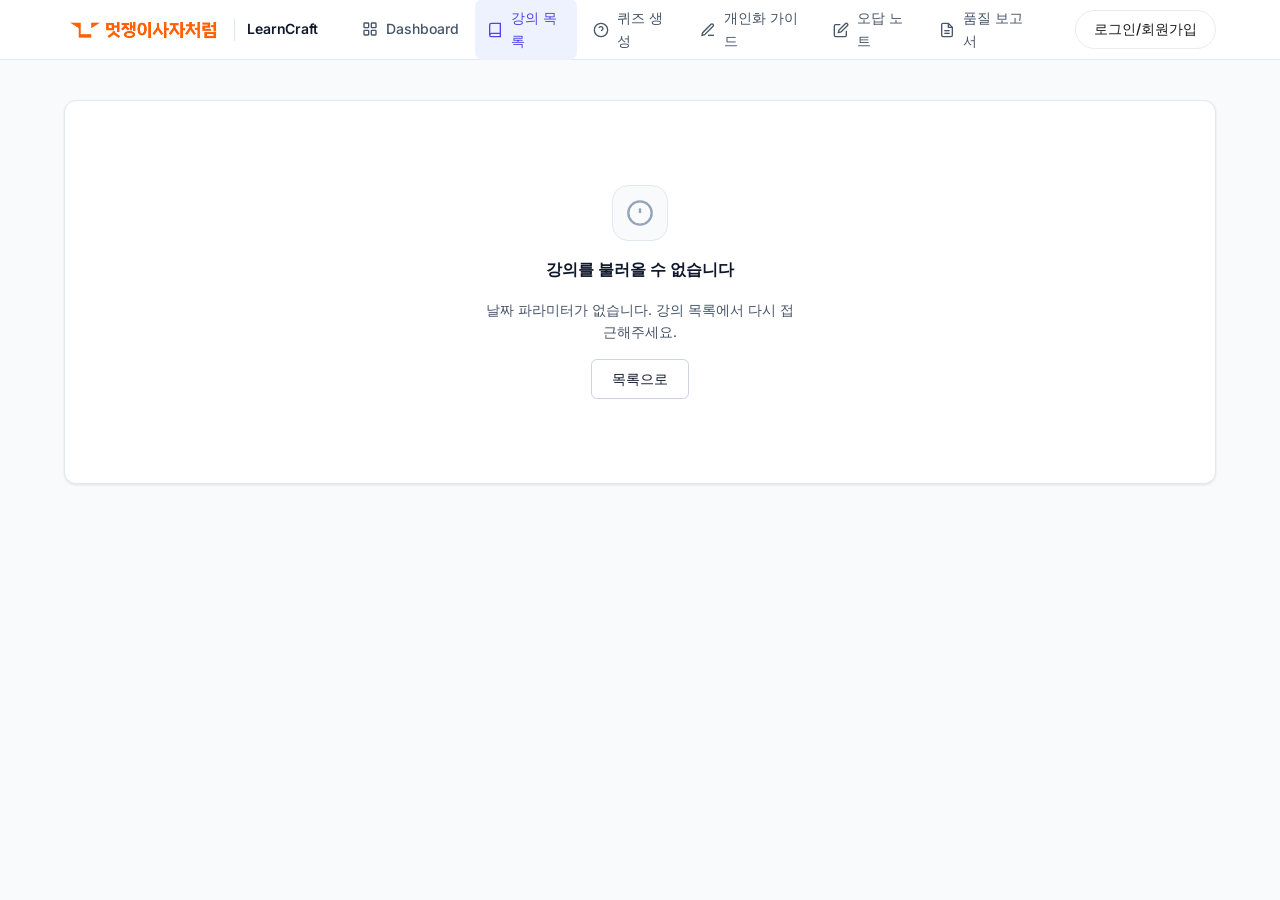
==== app/lecture-detail.html @ d1f4de43 "feat: 오답 노트 UI 및 API 엔드포인트 추가 - api.py: GET/POST/DELETE /api/wrong-note 엔드포인트 추가 - app/wrong-note.ht" ====
<!DOCTYPE html>
<html lang="ko">
<head>
  <meta charset="UTF-8" />
  <meta name="viewport" content="width=device-width, initial-scale=1.0" />
  <title>LearnCraft — 강의 상세</title>
  <link rel="stylesheet" href="styles/base.css" />
  <link rel="stylesheet" href="styles/layout.css" />
  <link rel="stylesheet" href="styles/components.css" />
  <style>
    .concept-grid {
      display: grid;
      grid-template-columns: repeat(auto-fill, minmax(220px, 1fr));
      gap: var(--space-4);
      margin-top: var(--space-4);
    }
    .concept-card {
      padding: var(--space-4);
      border: 1px solid var(--color-border);
      border-radius: var(--radius-md);
      background: var(--color-surface);
    }
    .concept-term {
      font-size: var(--text-sm); font-weight: 700;
      color: var(--color-primary);
      margin-bottom: var(--space-2);
    }
    .concept-desc { font-size: var(--text-sm); color: var(--color-text-secondary); line-height: 1.6; }

    .review-list { list-style: none; padding: 0; margin: var(--space-4) 0 0; }
    .review-list li {
      display: flex; align-items: flex-start; gap: var(--space-3);
      padding: var(--space-3) 0;
      border-bottom: 1px solid var(--color-border-light);
      font-size: var(--text-sm); line-height: 1.6; color: var(--color-text-secondary);
    }
    .review-list li:last-child { border-bottom: none; }
    .review-list li::before {
      content: ''; width: 6px; height: 6px; border-radius: 50%;
      background: var(--color-primary); flex-shrink: 0; margin-top: 7px;
    }

    .summary-block {
      font-size: var(--text-sm); line-height: 1.8;
      color: var(--color-text-secondary);
      white-space: pre-wrap;
    }

    .loading-spinner {
      width: 36px; height: 36px;
      border: 3px solid var(--color-border); border-top-color: var(--color-primary);
      border-radius: 50%; animation: spin 0.8s linear infinite; margin: 0 auto;
    }
    @keyframes spin { to { transform: rotate(360deg); } }
  </style>
</head>
<body>

<nav class="top-nav">
  <div class="top-nav-inner">
    <a href="index.html" class="nav-logo-wrap">
      <img src="../docs/img/RGB_LIKELION_KR.png" alt="Likelion" class="nav-logo" />
      <span class="nav-logo-label">LearnCraft</span>
    </a>
    <div class="nav-links">
      <a href="index.html" class="nav-link">
        <svg viewBox="0 0 24 24" fill="none" stroke="currentColor" stroke-width="2"><rect x="3" y="3" width="7" height="7" rx="1"/><rect x="14" y="3" width="7" height="7" rx="1"/><rect x="3" y="14" width="7" height="7" rx="1"/><rect x="14" y="14" width="7" height="7" rx="1"/></svg>
        <span>Dashboard</span>
      </a>
      <a href="lectures.html" class="nav-link active">
        <svg viewBox="0 0 24 24" fill="none" stroke="currentColor" stroke-width="2"><path d="M4 19.5A2.5 2.5 0 0 1 6.5 17H20"/><path d="M6.5 2H20v20H6.5A2.5 2.5 0 0 1 4 19.5v-15A2.5 2.5 0 0 1 6.5 2z"/></svg>
        <span>강의 목록</span>
      </a>
      <a href="quiz-setup.html" class="nav-link">
        <svg viewBox="0 0 24 24" fill="none" stroke="currentColor" stroke-width="2"><circle cx="12" cy="12" r="10"/><path d="M9.09 9a3 3 0 0 1 5.83 1c0 2-3 3-3 3"/><line x1="12" y1="17" x2="12.01" y2="17"/></svg>
        <span>퀴즈 생성</span>
      </a>
      <a href="personalized-guide.html" class="nav-link">
        <svg viewBox="0 0 24 24" fill="none" stroke="currentColor" stroke-width="2"><path d="M12 20h9"/><path d="M16.5 3.5a2.121 2.121 0 0 1 3 3L7 19l-4 1 1-4L16.5 3.5z"/></svg>
        <span>개인화 가이드</span>
      </a>
      <a href="wrong-note.html" class="nav-link">
        <svg viewBox="0 0 24 24" fill="none" stroke="currentColor" stroke-width="2"><path d="M11 4H4a2 2 0 0 0-2 2v14a2 2 0 0 0 2 2h14a2 2 0 0 0 2-2v-7"/><path d="M18.5 2.5a2.121 2.121 0 0 1 3 3L12 15l-4 1 1-4 9.5-9.5z"/></svg>
        <span>오답 노트</span>
      </a>
      <a href="quality-report.html" class="nav-link">
        <svg viewBox="0 0 24 24" fill="none" stroke="currentColor" stroke-width="2"><path d="M14 2H6a2 2 0 0 0-2 2v16a2 2 0 0 0 2 2h12a2 2 0 0 0 2-2V8z"/><polyline points="14 2 14 8 20 8"/><line x1="16" y1="13" x2="8" y2="13"/><line x1="16" y1="17" x2="8" y2="17"/></svg>
        <span>품질 보고서</span>
      </a>
    </div>
    <div class="nav-actions">
      <a href="login.html" class="nav-btn-auth">로그인/회원가입</a>
    </div>
  </div>
</nav>

<main>
  <div class="container">
    <div class="page-content">


      <!-- Loading -->
      <div id="loadingState">
        <div style="display:grid; grid-template-columns:1fr 320px; gap:32px;">
          <div>
            <div class="skeleton skeleton-line" style="width:60%; height:32px; margin-bottom:16px;"></div>
            <div class="skeleton skeleton-line" style="width:100%; height:14px;"></div>
            <div class="skeleton skeleton-line" style="width:90%; height:14px;"></div>
            <div class="skeleton skeleton-card" style="margin-top:24px;"></div>
          </div>
          <div class="skeleton skeleton-card"></div>
        </div>
      </div>

      <!-- Error -->
      <div class="card hidden" id="errorState">
        <div class="empty-state">
          <div class="empty-state-icon">
            <svg viewBox="0 0 24 24" fill="none" stroke="currentColor" stroke-width="2"><circle cx="12" cy="12" r="10"/><line x1="12" y1="8" x2="12" y2="12"/><line x1="12" y1="16" x2="12.01" y2="16"/></svg>
          </div>
          <h3>강의를 불러올 수 없습니다</h3>
          <p id="errorMsg"></p>
          <a href="lectures.html" class="btn btn-secondary">목록으로</a>
        </div>
      </div>

      <!-- Main content (hidden until loaded) -->
      <div class="hidden" id="mainContent">
        <div class="grid-2-col">

          <!-- Left -->
          <div>
            <div class="section">
              <div class="flex items-center gap-3 mb-3">
                <span class="text-xs text-muted" id="detailDate"></span>
              </div>
              <h1 id="detailTitle" style="font-size:var(--text-2xl);font-weight:700;letter-spacing:-0.02em;line-height:1.3;margin-bottom:var(--space-4);"></h1>
              <div class="flex flex-wrap gap-2" id="detailBadges"></div>
            </div>

            <div class="divider"></div>

            <div class="section">
              <div class="section-header">
                <div class="section-header-text"><h2>강의 정보</h2></div>
              </div>
              <div class="card" style="padding:var(--space-5);">
                <div style="display:grid;grid-template-columns:120px 1fr;gap:var(--space-3) var(--space-5);" id="detailMeta"></div>
              </div>
            </div>

            <div class="section">
              <div class="section-header">
                <div class="section-header-text">
                  <h2>학습 목표</h2>
                </div>
              </div>
              <div class="card">
                <p class="text-sm text-secondary" id="detailGoal" style="line-height:1.8;"></p>
              </div>
            </div>
          </div>

          <!-- Sidebar -->
          <div class="sidebar-sticky">
            <div class="card" style="border-color:rgba(79,70,229,0.25);border-width:1.5px;margin-bottom:var(--space-4);">
              <div style="margin-bottom:var(--space-4);">
                <div class="text-base font-semibold text-primary mb-1">이 강의로 퀴즈 생성</div>
                <div class="text-sm text-secondary">강의 내용 기반으로 AI가 문제를 자동 생성합니다.</div>
              </div>
              <div class="form-group" style="margin-bottom:var(--space-4);">
                <label class="form-label">난이도 선택</label>
                <select class="select" id="sidebarDifficulty">
                  <option value="easy">쉬움 — 10문항 (객관식 위주)</option>
                  <option value="medium" selected>중간 — 10문항 (혼합형)</option>
                  <option value="hard">어려움 — 10문항 (응용 위주)</option>
                </select>
              </div>
              <button class="btn btn-secondary btn-full" onclick="goToQuizSetup()">
                <svg viewBox="0 0 24 24" fill="none" stroke="currentColor" stroke-width="2"><line x1="12" y1="5" x2="12" y2="19"/><line x1="5" y1="12" x2="19" y2="12"/></svg>
                퀴즈 생성하기
              </button>
            </div>

            <div class="card" style="border-color:rgba(79,70,229,0.25);border-width:1.5px;margin-bottom:var(--space-4);">
              <div style="margin-bottom:var(--space-4);">
                <div class="text-base font-semibold text-primary mb-1">이 강의 학습 가이드</div>
                <div class="text-sm text-secondary">강의 핵심 개념과 복습 포인트를 AI가 요약합니다.</div>
              </div>
              <button class="btn btn-secondary btn-full" id="guideBtn" onclick="generateGuide()">
                <svg viewBox="0 0 24 24" fill="none" stroke="currentColor" stroke-width="2"><path d="M12 20h9"/><path d="M16.5 3.5a2.121 2.121 0 0 1 3 3L7 19l-4 1 1-4L16.5 3.5z"/></svg>
                학습 가이드 생성하기
              </button>
            </div>
          </div>

        </div>

        <!-- Guide loading -->
        <div class="card hidden" id="guideLoading" style="padding:var(--space-8);text-align:center;margin-top:var(--space-6);">
          <div class="loading-spinner" style="margin-bottom:var(--space-4);"></div>
          <div class="text-sm text-secondary">학습 가이드를 생성하고 있습니다...</div>
        </div>

        <!-- Guide error -->
        <div class="hidden" id="guideError" style="margin-top:var(--space-6);">
          <div class="card" style="padding:var(--space-4);border-color:#FECACA;background:var(--color-error-light);">
            <div class="text-sm" style="color:#B91C1C;" id="guideErrorMsg"></div>
          </div>
        </div>

        <!-- Guide result -->
        <div class="hidden" id="guideResult" style="margin-top:var(--space-6);">
          <div class="divider"></div>

          <div class="section">
            <div class="section-header">
              <div class="section-header-text">
                <h2>핵심 개념</h2>
                <p>이 강의의 핵심 개념들입니다.</p>
              </div>
            </div>
            <div class="concept-grid" id="guideConceptGrid"></div>
          </div>

          <div class="section">
            <div class="section-header">
              <div class="section-header-text"><h2>학습 요약</h2></div>
            </div>
            <div class="card" style="padding:var(--space-5);">
              <div class="summary-block" id="guideSummary"></div>
            </div>
          </div>

          <div class="section">
            <div class="section-header">
              <div class="section-header-text"><h2>복습 포인트</h2></div>
            </div>
            <div class="card" style="padding:var(--space-4) var(--space-5);">
              <ul class="review-list" id="guideReviewList"></ul>
            </div>
          </div>


        </div>

      </div>

    </div>
  </div>
</main>

<script>
  const API = 'http://localhost:8000';
  const params = new URLSearchParams(location.search);
  const date = params.get('date');

  async function load() {
    if (!date) {
      showError('날짜 파라미터가 없습니다. 강의 목록에서 다시 접근해주세요.');
      return;
    }

    try {
      const res = await fetch(`${API}/api/lectures/${date}`);
      if (!res.ok) {
        const err = await res.json().catch(() => ({}));
        throw new Error(err.detail || `HTTP ${res.status}`);
      }
      const lec = await res.json();
      render(lec);
    } catch (e) {
      showError(e.message);
    }
  }

  function render(lec) {
    document.getElementById('loadingState').classList.add('hidden');
    document.getElementById('mainContent').classList.remove('hidden');
    document.title = `LearnCraft — ${lec.date}`;

    document.getElementById('detailDate').textContent = lec.date;
    document.getElementById('detailTitle').textContent = lec.content || `강의 ${lec.date}`;
    document.getElementById('detailGoal').textContent = lec.learning_goal || '학습 목표 정보가 없습니다.';

    // Badges
    const badges = document.getElementById('detailBadges');
    if (lec.subject) badges.innerHTML += `<span class="badge badge-primary">${lec.subject}</span>`;
    if (lec.content) badges.innerHTML += `<span class="badge badge-muted">${lec.content}</span>`;

    // Meta grid
    const meta = document.getElementById('detailMeta');
    const rows = [
      ['과목', lec.subject],
      ['학습 내용', lec.content],
      ['강의 일자', lec.date],
    ];
    meta.innerHTML = rows.filter(([, v]) => v).map(([k, v]) => `
      <div class="text-xs text-muted font-medium" style="padding-top:2px;">${k}</div>
      <div class="text-sm text-secondary">${v}</div>
    `).join('');
  }

  function showError(msg) {
    document.getElementById('loadingState').classList.add('hidden');
    document.getElementById('errorState').classList.remove('hidden');
    document.getElementById('errorMsg').textContent = msg;
  }

  function goToQuizSetup() {
    const diff = document.getElementById('sidebarDifficulty').value;
    location.href = `quiz-setup.html?date=${date}&difficulty=${diff}`;
  }

  async function generateGuide() {
    const btn = document.getElementById('guideBtn');
    btn.disabled = true;
    btn.textContent = '생성 중...';

    document.getElementById('guideError').classList.add('hidden');
    document.getElementById('guideResult').classList.add('hidden');
    document.getElementById('guideLoading').classList.remove('hidden');
    document.getElementById('guideLoading').scrollIntoView({ behavior: 'smooth', block: 'start' });

    try {
      const res = await fetch(`${API}/api/guide/${date}`);
      if (!res.ok) {
        const err = await res.json().catch(() => ({}));
        throw new Error(err.detail || `HTTP ${res.status}`);
      }
      const data = await res.json();
      renderGuide(data);
    } catch (e) {
      document.getElementById('guideLoading').classList.add('hidden');
      document.getElementById('guideErrorMsg').textContent = '가이드 생성 실패: ' + e.message;
      document.getElementById('guideError').classList.remove('hidden');
    } finally {
      btn.disabled = false;
      btn.innerHTML = '<svg viewBox="0 0 24 24" fill="none" stroke="currentColor" stroke-width="2"><path d="M12 20h9"/><path d="M16.5 3.5a2.121 2.121 0 0 1 3 3L7 19l-4 1 1-4L16.5 3.5z"/></svg> 학습 가이드 생성하기';
    }
  }

  function renderGuide(data) {
    document.getElementById('guideLoading').classList.add('hidden');

    // 핵심 개념
    const grid = document.getElementById('guideConceptGrid');
    const concepts = data.key_concepts || [];
    grid.innerHTML = concepts.map(c => `
      <div class="concept-card">
        <div class="concept-term">${escHtml(c.term || '')}</div>
        <div class="concept-desc">${escHtml(c.description || '')}</div>
      </div>
    `).join('') || '<p class="text-sm text-secondary">개념 데이터가 없습니다.</p>';

    // 요약
    document.getElementById('guideSummary').textContent = data.summary || '';

    // 복습 포인트
    const points = data.review_points || [];
    document.getElementById('guideReviewList').innerHTML = points.map(p =>
      `<li>${escHtml(p)}</li>`
    ).join('') || '<li>복습 포인트가 없습니다.</li>';

    document.getElementById('guideResult').classList.remove('hidden');
    document.getElementById('guideResult').scrollIntoView({ behavior: 'smooth', block: 'start' });
  }

  function escHtml(s) {
    return String(s).replace(/&/g,'&amp;').replace(/</g,'&lt;').replace(/>/g,'&gt;');
  }

  load();
</script>

</body>
</html>
---- app/styles/base.css ----
@import url('https://fonts.googleapis.com/css2?family=Inter:wght@400;500;600;700&display=swap');

/* ─── CSS Custom Properties ─────────────────────────── */
:root {
  /* Colors */
  --color-primary:         #4F46E5;
  --color-primary-hover:   #4338CA;
  --color-primary-light:   #EEF2FF;
  --color-accent:          #0EA5E9;
  --color-accent-light:    #E0F2FE;
  --color-success:         #22C55E;
  --color-success-light:   #DCFCE7;
  --color-error:           #EF4444;
  --color-error-light:     #FEE2E2;
  --color-warning:         #F59E0B;
  --color-warning-light:   #FEF3C7;
  --color-bg:              #F8FAFC;
  --color-surface:         #FFFFFF;
  --color-border:          #E2E8F0;
  --color-border-strong:   #CBD5E1;
  --color-text-primary:    #0F172A;
  --color-text-secondary:  #475569;
  --color-text-muted:      #94A3B8;

  /* Typography */
  --font-body: 'Inter', -apple-system, BlinkMacSystemFont, 'Segoe UI', sans-serif;
  --text-xs:   0.75rem;
  --text-sm:   0.875rem;
  --text-base: 1rem;
  --text-lg:   1.125rem;
  --text-xl:   1.25rem;
  --text-2xl:  1.5rem;
  --text-3xl:  1.875rem;

  /* Spacing */
  --space-1:  4px;
  --space-2:  8px;
  --space-3:  12px;
  --space-4:  16px;
  --space-5:  20px;
  --space-6:  24px;
  --space-8:  32px;
  --space-10: 40px;
  --space-12: 48px;
  --space-16: 64px;

  /* Radius */
  --radius-sm: 6px;
  --radius-md: 8px;
  --radius-lg: 12px;
  --radius-xl: 16px;

  /* Shadows */
  --shadow-sm: 0 1px 3px rgba(0, 0, 0, 0.06), 0 1px 2px rgba(0, 0, 0, 0.04);
  --shadow-md: 0 4px 12px rgba(0, 0, 0, 0.08), 0 2px 4px rgba(0, 0, 0, 0.04);
  --shadow-lg: 0 10px 24px rgba(0, 0, 0, 0.10), 0 4px 8px rgba(0, 0, 0, 0.05);
}

/* ─── Reset ──────────────────────────────────────────── */
*, *::before, *::after {
  box-sizing: border-box;
  margin: 0;
  padding: 0;
}

html {
  font-size: 16px;
  -webkit-text-size-adjust: 100%;
}

body {
  font-family: var(--font-body);
  font-size: var(--text-base);
  color: var(--color-text-primary);
  background-color: var(--color-bg);
  line-height: 1.6;
  -webkit-font-smoothing: antialiased;
  -moz-osx-font-smoothing: grayscale;
}

a {
  color: var(--color-primary);
  text-decoration: none;
}

a:hover {
  color: var(--color-primary-hover);
}

ul, ol {
  list-style: none;
}

img {
  max-width: 100%;
  display: block;
}

button, input, select, textarea {
  font-family: inherit;
  font-size: inherit;
}

/* ─── Typography Utilities ───────────────────────────── */
.text-xs      { font-size: var(--text-xs); }
.text-sm      { font-size: var(--text-sm); }
.text-base    { font-size: var(--text-base); }
.text-lg      { font-size: var(--text-lg); }
.text-xl      { font-size: var(--text-xl); }
.text-2xl     { font-size: var(--text-2xl); }
.text-3xl     { font-size: var(--text-3xl); }

.font-normal  { font-weight: 400; }
.font-medium  { font-weight: 500; }
.font-semibold { font-weight: 600; }
.font-bold    { font-weight: 700; }

.text-primary   { color: var(--color-text-primary); }
.text-secondary { color: var(--color-text-secondary); }
.text-muted     { color: var(--color-text-muted); }
.text-brand     { color: var(--color-primary); }

/* ─── Spacing Utilities ──────────────────────────────── */
.mt-1 { margin-top: var(--space-1); }
.mt-2 { margin-top: var(--space-2); }
.mt-3 { margin-top: var(--space-3); }
.mt-4 { margin-top: var(--space-4); }
.mt-5 { margin-top: var(--space-5); }
.mt-6 { margin-top: var(--space-6); }
.mt-8 { margin-top: var(--space-8); }
.mb-1 { margin-bottom: var(--space-1); }
.mb-2 { margin-bottom: var(--space-2); }
.mb-3 { margin-bottom: var(--space-3); }
.mb-4 { margin-bottom: var(--space-4); }
.mb-5 { margin-bottom: var(--space-5); }
.mb-6 { margin-bottom: var(--space-6); }
.mb-8 { margin-bottom: var(--space-8); }

/* ─── Flex Utilities ─────────────────────────────────── */
.flex         { display: flex; }
.flex-col     { flex-direction: column; }
.items-center { align-items: center; }
.items-start  { align-items: flex-start; }
.justify-between { justify-content: space-between; }
.justify-center  { justify-content: center; }
.gap-1  { gap: var(--space-1); }
.gap-2  { gap: var(--space-2); }
.gap-3  { gap: var(--space-3); }
.gap-4  { gap: var(--space-4); }
.gap-6  { gap: var(--space-6); }
.gap-8  { gap: var(--space-8); }
.flex-wrap { flex-wrap: wrap; }
.flex-1    { flex: 1; }

/* ─── Display Utilities ──────────────────────────────── */
.hidden { display: none !important; }
.block  { display: block; }
.w-full { width: 100%; }

/* ─── Breadcrumb ─────────────────────────────────────── */
.breadcrumb {
  display: flex;
  align-items: center;
  gap: var(--space-2);
  font-size: var(--text-sm);
  color: var(--color-text-muted);
  margin-bottom: var(--space-6);
}

.breadcrumb a {
  color: var(--color-text-muted);
}

.breadcrumb a:hover {
  color: var(--color-primary);
}

.breadcrumb-sep {
  color: var(--color-border-strong);
}

.breadcrumb-current {
  color: var(--color-text-secondary);
  font-weight: 500;
}
---- app/styles/layout.css ----
/* ─── Top Navigation ─────────────────────────────────── */
.top-nav {
  position: sticky;
  top: 0;
  z-index: 100;
  background: var(--color-surface);
  border-bottom: 1px solid var(--color-border);
  height: 60px;
}

.top-nav-inner {
  max-width: 1200px;
  margin: 0 auto;
  padding: 0 var(--space-6);
  height: 100%;
  display: flex;
  align-items: center;
  justify-content: space-between;
  gap: var(--space-8);
}

.nav-logo-wrap {
  display: flex;
  align-items: center;
  gap: var(--space-3);
  flex-shrink: 0;
  text-decoration: none;
}

.nav-logo {
  height: 28px;
  width: auto;
}

.nav-logo-label {
  font-size: var(--text-sm);
  font-weight: 600;
  color: var(--color-text-primary);
  border-left: 1px solid var(--color-border);
  padding-left: var(--space-3);
  letter-spacing: -0.01em;
}

.nav-links {
  display: flex;
  align-items: center;
  gap: var(--space-1);
  flex: 1;
}

.nav-link {
  display: flex;
  align-items: center;
  gap: var(--space-2);
  padding: var(--space-2) var(--space-3);
  border-radius: var(--radius-md);
  font-size: var(--text-sm);
  font-weight: 500;
  color: var(--color-text-secondary);
  text-decoration: none;
  transition: background 0.15s, color 0.15s;
}

.nav-link:hover {
  background: var(--color-bg);
  color: var(--color-text-primary);
}

.nav-link.active {
  background: var(--color-primary-light);
  color: var(--color-primary);
}

.nav-link svg {
  width: 16px;
  height: 16px;
  flex-shrink: 0;
}

.nav-actions {
  display: flex;
  align-items: center;
  gap: var(--space-3);
  flex-shrink: 0;
}

a.nav-btn-auth {
  padding: 7px 18px;
  border-radius: 9999px;
  font-size: var(--text-sm);
  font-weight: 500;
  cursor: pointer;
  text-decoration: none;
  background: #fff;
  color: #1a1a1a;
  border: 1px solid #EBEBEB;
  transition: background 0.15s, color 0.15s;
  white-space: nowrap;
  display: inline-flex;
  align-items: center;
}

/* ─── Page Container ─────────────────────────────────── */
.container {
  max-width: 1200px;
  margin: 0 auto;
  padding: 0 var(--space-6);
}

.page-content {
  padding: var(--space-10) 0;
}

/* ─── Page Header ────────────────────────────────────── */
.page-header {
  display: flex;
  align-items: flex-start;
  justify-content: space-between;
  gap: var(--space-4);
  margin-bottom: var(--space-8);
}

.page-header-text h1 {
  font-size: var(--text-2xl);
  font-weight: 700;
  color: var(--color-text-primary);
  letter-spacing: -0.02em;
  line-height: 1.3;
}

.page-header-text p {
  font-size: var(--text-sm);
  color: var(--color-text-secondary);
  margin-top: var(--space-1);
}

.page-header-actions {
  display: flex;
  align-items: center;
  gap: var(--space-3);
  flex-shrink: 0;
}

/* ─── Grid Layouts ───────────────────────────────────── */
.grid-3 {
  display: grid;
  grid-template-columns: repeat(3, 1fr);
  gap: var(--space-5);
}

.grid-2 {
  display: grid;
  grid-template-columns: repeat(2, 1fr);
  gap: var(--space-5);
}

.grid-2-col {
  display: grid;
  grid-template-columns: 1fr 320px;
  gap: var(--space-8);
  align-items: flex-start;
}

/* ─── Section spacing ────────────────────────────────── */
.section {
  margin-bottom: var(--space-10);
}

.section:last-child {
  margin-bottom: 0;
}

/* ─── Sticky sidebar ─────────────────────────────────── */
.sidebar-sticky {
  position: sticky;
  top: 80px;
}

/* ─── Divider ────────────────────────────────────────── */
.divider {
  height: 1px;
  background: var(--color-border);
  margin: var(--space-6) 0;
}

/* ─── Responsive ─────────────────────────────────────── */
@media (max-width: 768px) {
  .top-nav-inner {
    padding: 0 var(--space-4);
  }

  .nav-logo-label {
    display: none;
  }

  .nav-links .nav-link span {
    display: none;
  }

  .grid-3 {
    grid-template-columns: 1fr;
  }

  .grid-2 {
    grid-template-columns: 1fr;
  }

  .grid-2-col {
    grid-template-columns: 1fr;
  }

  .sidebar-sticky {
    position: static;
  }

  .page-header {
    flex-direction: column;
    align-items: flex-start;
  }

  .page-content {
    padding: var(--space-6) 0;
  }
}

@media (max-width: 480px) {
  .container {
    padding: 0 var(--space-4);
  }
}
---- app/styles/components.css ----
/* ─── Buttons ────────────────────────────────────────── */
.btn {
  display: inline-flex;
  align-items: center;
  justify-content: center;
  gap: var(--space-2);
  padding: 0 var(--space-5);
  height: 40px;
  border-radius: var(--radius-sm);
  font-size: var(--text-sm);
  font-weight: 500;
  cursor: pointer;
  border: 1px solid transparent;
  transition: background 0.15s, border-color 0.15s, color 0.15s, box-shadow 0.15s;
  white-space: nowrap;
  text-decoration: none;
}

.btn svg {
  width: 16px;
  height: 16px;
  flex-shrink: 0;
}

.btn-sm {
  height: 32px;
  padding: 0 var(--space-3);
  font-size: var(--text-xs);
}

.btn-lg {
  height: 48px;
  padding: 0 var(--space-8);
  font-size: var(--text-base);
}

.btn-primary {
  background: var(--color-primary);
  color: #fff;
  border-color: var(--color-primary);
}

.btn-primary:hover {
  background: var(--color-primary-hover);
  border-color: var(--color-primary-hover);
  color: #fff;
  box-shadow: 0 2px 8px rgba(79, 70, 229, 0.3);
}

.btn-secondary {
  background: var(--color-surface);
  color: var(--color-text-primary);
  border-color: var(--color-border-strong);
}

.btn-secondary:hover {
  background: var(--color-bg);
  border-color: var(--color-primary);
  color: var(--color-primary);
}

.btn-ghost {
  background: transparent;
  color: var(--color-text-secondary);
  border-color: transparent;
}

.btn-ghost:hover {
  background: var(--color-bg);
  color: var(--color-text-primary);
}

.btn-danger {
  background: var(--color-error-light);
  color: var(--color-error);
  border-color: transparent;
}

.btn-danger:hover {
  background: var(--color-error);
  color: #fff;
}

.btn-full { width: 100%; }

/* ─── Card ───────────────────────────────────────────── */
.card {
  background: var(--color-surface);
  border: 1px solid var(--color-border);
  border-radius: var(--radius-lg);
  padding: var(--space-5);
  box-shadow: var(--shadow-sm);
}

.card-hover {
  transition: box-shadow 0.2s, border-color 0.2s, transform 0.15s;
}

.card-hover:hover {
  box-shadow: var(--shadow-md);
  border-color: var(--color-border-strong);
  transform: translateY(-1px);
}

.card-header {
  display: flex;
  align-items: center;
  justify-content: space-between;
  margin-bottom: var(--space-4);
}

.card-title {
  font-size: var(--text-base);
  font-weight: 600;
  color: var(--color-text-primary);
}

.card-body {
  font-size: var(--text-sm);
  color: var(--color-text-secondary);
  line-height: 1.6;
}

/* ─── Badges ─────────────────────────────────────────── */
.badge {
  display: inline-flex;
  align-items: center;
  gap: 4px;
  padding: 2px 10px;
  border-radius: 999px;
  font-size: var(--text-xs);
  font-weight: 500;
  line-height: 1.6;
  white-space: nowrap;
}

.badge-primary {
  background: var(--color-primary-light);
  color: var(--color-primary);
}

.badge-success {
  background: var(--color-success-light);
  color: #15803D;
}

.badge-error {
  background: var(--color-error-light);
  color: #B91C1C;
}

.badge-warning {
  background: var(--color-warning-light);
  color: #92400E;
}

.badge-muted {
  background: #F1F5F9;
  color: var(--color-text-secondary);
}

.badge-accent {
  background: var(--color-accent-light);
  color: #0369A1;
}

.badge-dot::before {
  content: '';
  width: 6px;
  height: 6px;
  border-radius: 50%;
  background: currentColor;
  flex-shrink: 0;
}

/* ─── Form Inputs ────────────────────────────────────── */
.form-group {
  display: flex;
  flex-direction: column;
  gap: var(--space-2);
}

.form-label {
  font-size: var(--text-sm);
  font-weight: 500;
  color: var(--color-text-primary);
}

.form-hint {
  font-size: var(--text-xs);
  color: var(--color-text-muted);
}

.input,
.select,
.textarea {
  width: 100%;
  height: 40px;
  padding: 0 var(--space-3);
  border: 1px solid var(--color-border-strong);
  border-radius: var(--radius-sm);
  font-size: var(--text-sm);
  color: var(--color-text-primary);
  background: var(--color-surface);
  transition: border-color 0.15s, box-shadow 0.15s;
  outline: none;
}

.textarea {
  height: auto;
  padding: var(--space-3);
  resize: vertical;
  min-height: 80px;
}

.input::placeholder,
.textarea::placeholder {
  color: var(--color-text-muted);
}

.input:focus,
.select:focus,
.textarea:focus {
  border-color: var(--color-primary);
  box-shadow: 0 0 0 3px rgba(79, 70, 229, 0.12);
}

.input-with-icon {
  position: relative;
}

.input-with-icon .input {
  padding-left: 36px;
}

.input-icon {
  position: absolute;
  left: 10px;
  top: 50%;
  transform: translateY(-50%);
  color: var(--color-text-muted);
  width: 16px;
  height: 16px;
  pointer-events: none;
}

/* ─── Tabs ───────────────────────────────────────────── */
.tabs {
  display: flex;
  align-items: center;
  gap: var(--space-1);
  border-bottom: 2px solid var(--color-border);
  margin-bottom: var(--space-6);
}

.tab-item {
  padding: var(--space-2) var(--space-4);
  font-size: var(--text-sm);
  font-weight: 500;
  color: var(--color-text-muted);
  cursor: pointer;
  border-bottom: 2px solid transparent;
  margin-bottom: -2px;
  transition: color 0.15s, border-color 0.15s;
  background: none;
  border-top: none;
  border-left: none;
  border-right: none;
  user-select: none;
}

.tab-item:hover {
  color: var(--color-text-secondary);
}

.tab-item.active {
  color: var(--color-primary);
  border-bottom-color: var(--color-primary);
}

/* ─── Section Header ─────────────────────────────────── */
.section-header {
  display: flex;
  align-items: flex-end;
  justify-content: space-between;
  gap: var(--space-4);
  margin-bottom: var(--space-5);
}

.section-header-text h2 {
  font-size: var(--text-lg);
  font-weight: 600;
  color: var(--color-text-primary);
  letter-spacing: -0.01em;
}

.section-header-text p {
  font-size: var(--text-sm);
  color: var(--color-text-secondary);
  margin-top: 2px;
}

/* ─── Stat Card ──────────────────────────────────────── */
.stat-card {
  background: var(--color-surface);
  border: 1px solid var(--color-border);
  border-radius: var(--radius-lg);
  padding: var(--space-5);
  box-shadow: var(--shadow-sm);
  display: flex;
  align-items: flex-start;
  gap: var(--space-4);
}

.stat-card-icon {
  width: 44px;
  height: 44px;
  border-radius: var(--radius-md);
  display: flex;
  align-items: center;
  justify-content: center;
  flex-shrink: 0;
}

.stat-card-icon svg {
  width: 22px;
  height: 22px;
}

.stat-icon-primary {
  background: var(--color-primary-light);
  color: var(--color-primary);
}

.stat-icon-success {
  background: var(--color-success-light);
  color: #15803D;
}

.stat-icon-accent {
  background: var(--color-accent-light);
  color: #0369A1;
}

.stat-icon-warning {
  background: var(--color-warning-light);
  color: #92400E;
}

.stat-card-value {
  font-size: var(--text-2xl);
  font-weight: 700;
  color: var(--color-text-primary);
  line-height: 1.2;
  letter-spacing: -0.02em;
}

.stat-card-label {
  font-size: var(--text-sm);
  color: var(--color-text-secondary);
  margin-top: 2px;
}

.stat-card-sub {
  font-size: var(--text-xs);
  color: var(--color-text-muted);
  margin-top: 4px;
}

/* ─── Empty State ────────────────────────────────────── */
.empty-state {
  display: flex;
  flex-direction: column;
  align-items: center;
  justify-content: center;
  text-align: center;
  padding: var(--space-16) var(--space-8);
  gap: var(--space-4);
}

.empty-state-icon {
  width: 56px;
  height: 56px;
  border-radius: var(--radius-xl);
  background: var(--color-bg);
  border: 1px solid var(--color-border);
  display: flex;
  align-items: center;
  justify-content: center;
  color: var(--color-text-muted);
}

.empty-state-icon svg {
  width: 28px;
  height: 28px;
}

.empty-state h3 {
  font-size: var(--text-base);
  font-weight: 600;
  color: var(--color-text-primary);
}

.empty-state p {
  font-size: var(--text-sm);
  color: var(--color-text-secondary);
  max-width: 320px;
}

/* ─── Difficulty Cards ───────────────────────────────── */
.difficulty-options {
  display: grid;
  grid-template-columns: repeat(3, 1fr);
  gap: var(--space-3);
}

.difficulty-card {
  border: 2px solid var(--color-border);
  border-radius: var(--radius-lg);
  padding: var(--space-4);
  cursor: pointer;
  transition: border-color 0.15s, background 0.15s, box-shadow 0.15s;
  text-align: left;
  background: var(--color-surface);
  position: relative;
}

.difficulty-card:hover {
  border-color: var(--color-border-strong);
  box-shadow: var(--shadow-sm);
}

.difficulty-card.selected {
  border-color: var(--color-primary);
  background: var(--color-primary-light);
}

.difficulty-card.selected .difficulty-check {
  opacity: 1;
}

.difficulty-check {
  position: absolute;
  top: var(--space-3);
  right: var(--space-3);
  width: 18px;
  height: 18px;
  border-radius: 50%;
  background: var(--color-primary);
  color: #fff;
  display: flex;
  align-items: center;
  justify-content: center;
  opacity: 0;
  transition: opacity 0.15s;
}

.difficulty-check svg {
  width: 10px;
  height: 10px;
}

.difficulty-level {
  font-size: var(--text-sm);
  font-weight: 600;
  color: var(--color-text-primary);
  margin-bottom: var(--space-1);
}

.difficulty-desc {
  font-size: var(--text-xs);
  color: var(--color-text-secondary);
  line-height: 1.5;
}

.difficulty-count {
  font-size: var(--text-xs);
  color: var(--color-text-muted);
  margin-top: var(--space-3);
  display: flex;
  align-items: center;
  gap: 4px;
}

/* ─── Question Card ──────────────────────────────────── */
.question-card {
  background: var(--color-surface);
  border: 1px solid var(--color-border);
  border-radius: var(--radius-lg);
  overflow: hidden;
  margin-bottom: var(--space-4);
}

.question-card-header {
  padding: var(--space-4) var(--space-5);
  display: flex;
  align-items: flex-start;
  gap: var(--space-3);
  border-bottom: 1px solid var(--color-border);
}

.question-number {
  width: 28px;
  height: 28px;
  border-radius: 50%;
  background: var(--color-primary-light);
  color: var(--color-primary);
  font-size: var(--text-xs);
  font-weight: 700;
  display: flex;
  align-items: center;
  justify-content: center;
  flex-shrink: 0;
  margin-top: 1px;
}

.question-text {
  font-size: var(--text-base);
  font-weight: 500;
  color: var(--color-text-primary);
  line-height: 1.6;
  flex: 1;
}

.question-card-body {
  padding: var(--space-4) var(--space-5);
}

/* ─── Answer Options ─────────────────────────────────── */
.answer-options {
  display: flex;
  flex-direction: column;
  gap: var(--space-2);
  margin-bottom: var(--space-4);
}

.answer-option {
  display: flex;
  align-items: flex-start;
  gap: var(--space-3);
  padding: var(--space-3) var(--space-4);
  border: 1px solid var(--color-border);
  border-radius: var(--radius-md);
  cursor: pointer;
  transition: background 0.12s, border-color 0.12s;
  background: var(--color-bg);
}

.answer-option:hover {
  border-color: var(--color-border-strong);
  background: #F1F5F9;
}

.answer-option.selected {
  border-color: var(--color-primary);
  background: var(--color-primary-light);
}

.answer-option.correct {
  border-color: var(--color-success);
  background: var(--color-success-light);
}

.answer-option.wrong {
  border-color: var(--color-error);
  background: var(--color-error-light);
}

.answer-key {
  width: 24px;
  height: 24px;
  border-radius: 50%;
  border: 2px solid var(--color-border-strong);
  background: var(--color-surface);
  font-size: var(--text-xs);
  font-weight: 700;
  display: flex;
  align-items: center;
  justify-content: center;
  flex-shrink: 0;
  color: var(--color-text-secondary);
  transition: background 0.12s, border-color 0.12s, color 0.12s;
}

.answer-option.selected .answer-key {
  background: var(--color-primary);
  border-color: var(--color-primary);
  color: #fff;
}

.answer-option.correct .answer-key {
  background: var(--color-success);
  border-color: var(--color-success);
  color: #fff;
}

.answer-option.wrong .answer-key {
  background: var(--color-error);
  border-color: var(--color-error);
  color: #fff;
}

.answer-text {
  font-size: var(--text-sm);
  color: var(--color-text-primary);
  line-height: 1.6;
  padding-top: 2px;
}

/* ─── Explanation Block ──────────────────────────────── */
.explanation-toggle {
  display: flex;
  align-items: center;
  gap: var(--space-2);
  font-size: var(--text-sm);
  font-weight: 500;
  color: var(--color-primary);
  cursor: pointer;
  background: none;
  border: none;
  padding: 0;
}

.explanation-toggle svg {
  width: 14px;
  height: 14px;
  transition: transform 0.2s;
}

.explanation-toggle.open svg {
  transform: rotate(180deg);
}

.explanation-block {
  margin-top: var(--space-3);
  padding: var(--space-4);
  background: #FAFBFF;
  border: 1px solid var(--color-border);
  border-radius: var(--radius-md);
  font-size: var(--text-sm);
  color: var(--color-text-secondary);
  line-height: 1.7;
  display: none;
}

.explanation-block.open {
  display: block;
}

.explanation-block strong {
  color: var(--color-text-primary);
}

/* ─── Answer Feedback Card ───────────────────────────── */
.feedback-card {
  background: var(--color-surface);
  border: 1px solid var(--color-border);
  border-radius: var(--radius-lg);
  border-left: 4px solid var(--color-border);
  overflow: hidden;
  margin-bottom: var(--space-4);
}

.feedback-card.correct {
  border-left-color: var(--color-success);
}

.feedback-card.wrong {
  border-left-color: var(--color-error);
}

.feedback-card-header {
  padding: var(--space-4) var(--space-5);
  display: flex;
  align-items: flex-start;
  justify-content: space-between;
  gap: var(--space-3);
  border-bottom: 1px solid var(--color-border);
}

.feedback-card-status {
  display: flex;
  align-items: center;
  gap: var(--space-2);
  font-size: var(--text-xs);
  font-weight: 600;
}

.feedback-card.correct .feedback-card-status {
  color: #15803D;
}

.feedback-card.wrong .feedback-card-status {
  color: #B91C1C;
}

.feedback-card-status svg {
  width: 14px;
  height: 14px;
}

.feedback-card-body {
  padding: var(--space-4) var(--space-5);
}

/* ─── Score Summary ──────────────────────────────────── */
.score-bar {
  background: var(--color-surface);
  border: 1px solid var(--color-border);
  border-radius: var(--radius-xl);
  padding: var(--space-6) var(--space-8);
  display: flex;
  align-items: center;
  gap: var(--space-8);
  margin-bottom: var(--space-8);
  box-shadow: var(--shadow-sm);
}

.score-circle {
  position: relative;
  width: 80px;
  height: 80px;
  flex-shrink: 0;
  display: flex;
  align-items: center;
  justify-content: center;
}

.score-ring {
  position: absolute;
  top: 0;
  left: 0;
}

.score-ring-fill {
  transition: stroke-dashoffset 0.8s ease-out;
}

.score-circle-text {
  position: relative;
  display: flex;
  flex-direction: column;
  align-items: center;
  justify-content: center;
  z-index: 1;
}

.score-percent {
  font-size: var(--text-xl);
  font-weight: 700;
  color: var(--color-primary);
  line-height: 1;
}

.score-label {
  font-size: 10px;
  color: var(--color-primary);
  font-weight: 500;
}

.score-stats {
  display: flex;
  gap: var(--space-8);
  flex: 1;
}

.score-stat-item {
  display: flex;
  flex-direction: column;
  gap: 2px;
}

.score-stat-value {
  font-size: var(--text-xl);
  font-weight: 700;
  color: var(--color-text-primary);
}

.score-stat-value.green { color: #15803D; }
.score-stat-value.red   { color: #B91C1C; }

.score-stat-label {
  font-size: var(--text-xs);
  color: var(--color-text-muted);
}

/* ─── Lecture Card ───────────────────────────────────── */
.lecture-card {
  background: var(--color-surface);
  border: 1px solid var(--color-border);
  border-radius: var(--radius-lg);
  padding: var(--space-5);
  box-shadow: var(--shadow-sm);
  display: flex;
  flex-direction: column;
  gap: var(--space-3);
  transition: box-shadow 0.2s, border-color 0.2s, transform 0.15s;
}

.lecture-card:hover {
  box-shadow: var(--shadow-md);
  border-color: var(--color-border-strong);
  transform: translateY(-1px);
}

.lecture-card-meta {
  display: flex;
  align-items: center;
  justify-content: space-between;
  gap: var(--space-2);
}

.lecture-date-chip {
  font-size: var(--text-xs);
  font-weight: 600;
  color: var(--color-text-muted);
  background: var(--color-bg);
  border: 1px solid var(--color-border);
  border-radius: var(--radius-sm);
  padding: 2px 8px;
  letter-spacing: 0.02em;
}

.lecture-card-title {
  font-size: var(--text-base);
  font-weight: 600;
  color: var(--color-text-primary);
  line-height: 1.4;
}

.lecture-card-goal {
  font-size: var(--text-sm);
  color: var(--color-text-secondary);
  line-height: 1.6;
  display: -webkit-box;
  -webkit-line-clamp: 2;
  -webkit-box-orient: vertical;
  overflow: hidden;
}

.lecture-card-footer {
  display: flex;
  align-items: center;
  justify-content: space-between;
  gap: var(--space-2);
  padding-top: var(--space-2);
  border-top: 1px solid var(--color-border);
  margin-top: auto;
}

/* ─── Table ──────────────────────────────────────────── */
.table-wrap {
  background: var(--color-surface);
  border: 1px solid var(--color-border);
  border-radius: var(--radius-lg);
  overflow: hidden;
  box-shadow: var(--shadow-sm);
}

table {
  width: 100%;
  border-collapse: collapse;
}

thead {
  background: var(--color-bg);
}

thead th {
  padding: var(--space-3) var(--space-5);
  font-size: var(--text-xs);
  font-weight: 600;
  color: var(--color-text-muted);
  text-align: left;
  text-transform: uppercase;
  letter-spacing: 0.05em;
  border-bottom: 1px solid var(--color-border);
}

tbody td {
  padding: var(--space-4) var(--space-5);
  font-size: var(--text-sm);
  color: var(--color-text-secondary);
  border-bottom: 1px solid var(--color-border);
  vertical-align: middle;
}

tbody tr:last-child td {
  border-bottom: none;
}

tbody tr:hover td {
  background: var(--color-bg);
}

/* ─── Code Block ─────────────────────────────────────── */
.code-block {
  background: #0F172A;
  border-radius: var(--radius-md);
  padding: var(--space-4);
  font-family: 'Courier New', Courier, monospace;
  font-size: var(--text-sm);
  color: #E2E8F0;
  overflow-x: auto;
  line-height: 1.7;
}

.code-block .code-lang {
  font-size: var(--text-xs);
  color: #64748B;
  margin-bottom: var(--space-2);
  font-family: var(--font-body);
  font-weight: 500;
}

/* ─── Loading Skeleton ───────────────────────────────── */
.skeleton {
  background: linear-gradient(90deg, var(--color-border) 25%, #F1F5F9 50%, var(--color-border) 75%);
  background-size: 200% 100%;
  animation: shimmer 1.5s infinite;
  border-radius: var(--radius-sm);
}

@keyframes shimmer {
  0%   { background-position: 200% 0; }
  100% { background-position: -200% 0; }
}

.skeleton-line {
  height: 14px;
  margin-bottom: var(--space-2);
}

.skeleton-line:last-child {
  width: 60%;
}

.skeleton-card {
  height: 120px;
  border-radius: var(--radius-lg);
}

/* ─── Progress bar ───────────────────────────────────── */
.progress-bar-wrap {
  height: 6px;
  background: var(--color-border);
  border-radius: 999px;
  overflow: hidden;
}

.progress-bar-fill {
  height: 100%;
  background: var(--color-primary);
  border-radius: 999px;
  transition: width 0.3s ease;
}

/* ─── Concept Tags ───────────────────────────────────── */
.concept-list {
  display: flex;
  flex-wrap: wrap;
  gap: var(--space-2);
}

/* ─── Study Area Recommendations ────────────────────── */
.study-rec-section {
  background: #FAFBFF;
  border: 1px solid var(--color-border);
  border-radius: var(--radius-lg);
  padding: var(--space-5);
  margin-top: var(--space-6);
}

.study-rec-title {
  font-size: var(--text-sm);
  font-weight: 600;
  color: var(--color-text-primary);
  margin-bottom: var(--space-3);
}

/* ─── Action Bar (bottom of review/feedback) ─────────── */
.action-bar {
  display: flex;
  align-items: center;
  gap: var(--space-3);
  padding: var(--space-5) 0;
  border-top: 1px solid var(--color-border);
  margin-top: var(--space-6);
}

.action-bar-spacer {
  flex: 1;
}
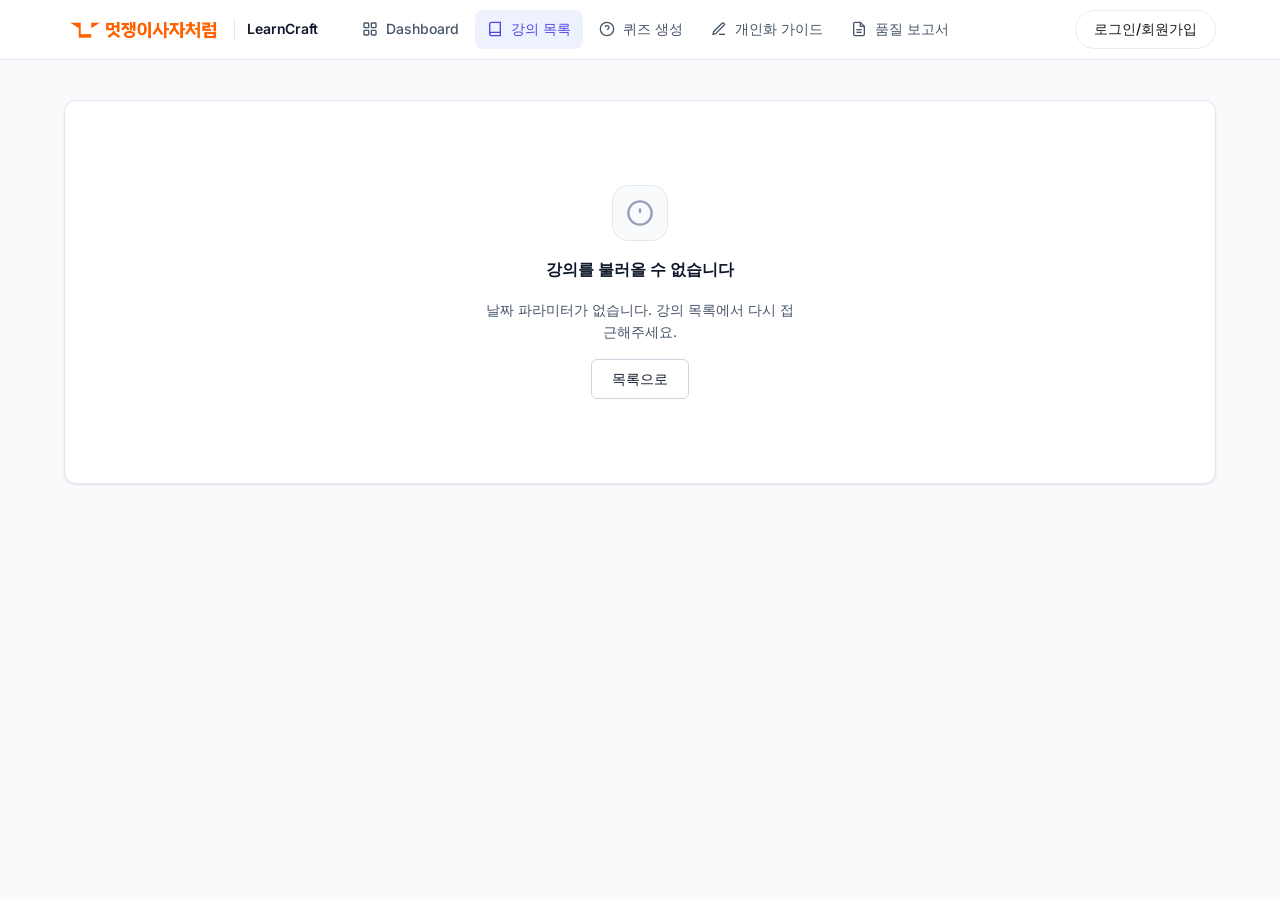
==== commit 681bcff8: "Merge branch 'develop' into SCRUM-38-퀴즈-품질-평가에-따라-퀴즈-생성-고도화" ====
--- a/app/lecture-detail.html
+++ b/app/lecture-detail.html
@@ -79,10 +79,6 @@
         <svg viewBox="0 0 24 24" fill="none" stroke="currentColor" stroke-width="2"><path d="M12 20h9"/><path d="M16.5 3.5a2.121 2.121 0 0 1 3 3L7 19l-4 1 1-4L16.5 3.5z"/></svg>
         <span>개인화 가이드</span>
       </a>
-      <a href="wrong-note.html" class="nav-link">
-        <svg viewBox="0 0 24 24" fill="none" stroke="currentColor" stroke-width="2"><path d="M11 4H4a2 2 0 0 0-2 2v14a2 2 0 0 0 2 2h14a2 2 0 0 0 2-2v-7"/><path d="M18.5 2.5a2.121 2.121 0 0 1 3 3L12 15l-4 1 1-4 9.5-9.5z"/></svg>
-        <span>오답 노트</span>
-      </a>
       <a href="quality-report.html" class="nav-link">
         <svg viewBox="0 0 24 24" fill="none" stroke="currentColor" stroke-width="2"><path d="M14 2H6a2 2 0 0 0-2 2v16a2 2 0 0 0 2 2h12a2 2 0 0 0 2-2V8z"/><polyline points="14 2 14 8 20 8"/><line x1="16" y1="13" x2="8" y2="13"/><line x1="16" y1="17" x2="8" y2="17"/></svg>
         <span>품질 보고서</span>
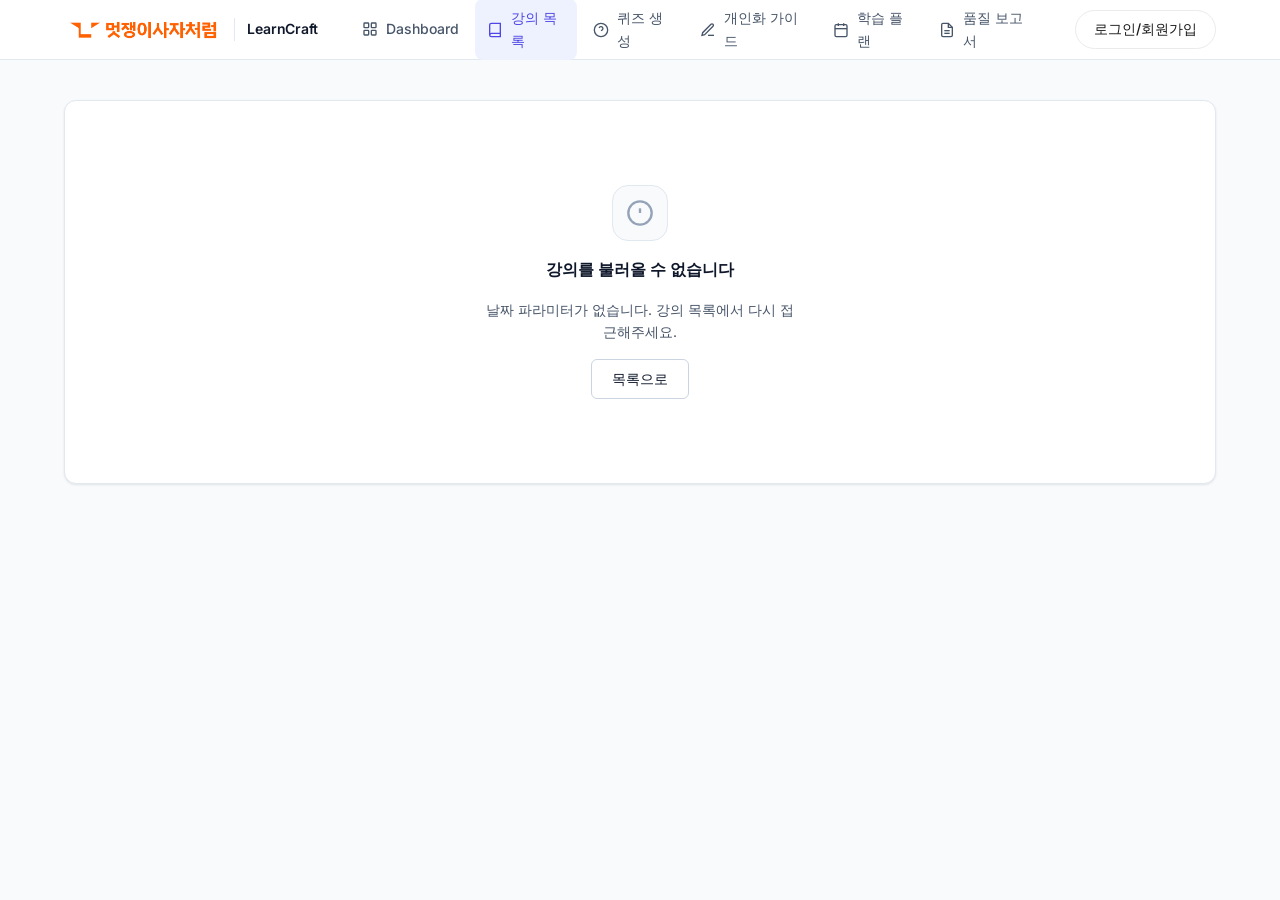
==== commit d7cc81a4: "fix/feat: 데모 버그 수정 및 개인화 플로우 실제 데이터 연동 - .env OPENAI_API_KEY 앞 공백 제거 (퀴즈 생성 400 에러 수정) - 7개 페이지에 che" ====
--- a/app/lecture-detail.html
+++ b/app/lecture-detail.html
@@ -79,6 +79,10 @@
         <svg viewBox="0 0 24 24" fill="none" stroke="currentColor" stroke-width="2"><path d="M12 20h9"/><path d="M16.5 3.5a2.121 2.121 0 0 1 3 3L7 19l-4 1 1-4L16.5 3.5z"/></svg>
         <span>개인화 가이드</span>
       </a>
+      <a href="study-plan.html" class="nav-link">
+        <svg viewBox="0 0 24 24" fill="none" stroke="currentColor" stroke-width="2"><rect x="3" y="4" width="18" height="18" rx="2" ry="2"/><line x1="16" y1="2" x2="16" y2="6"/><line x1="8" y1="2" x2="8" y2="6"/><line x1="3" y1="10" x2="21" y2="10"/></svg>
+        <span>학습 플랜</span>
+      </a>
       <a href="quality-report.html" class="nav-link">
         <svg viewBox="0 0 24 24" fill="none" stroke="currentColor" stroke-width="2"><path d="M14 2H6a2 2 0 0 0-2 2v16a2 2 0 0 0 2 2h12a2 2 0 0 0 2-2V8z"/><polyline points="14 2 14 8 20 8"/><line x1="16" y1="13" x2="8" y2="13"/><line x1="16" y1="17" x2="8" y2="17"/></svg>
         <span>품질 보고서</span>
@@ -367,6 +371,28 @@
   }
 
   load();
+
+  function checkAuth() {
+    const token = localStorage.getItem("lc_token");
+    if (!token) return;
+    fetch("/api/auth/me", { headers: { "Authorization": `Bearer ${token}` } })
+      .then(r => {
+        if (!r.ok) { localStorage.removeItem("lc_token"); localStorage.removeItem("lc_user"); return; }
+        return r.json();
+      })
+      .then(user => {
+        if (!user) return;
+        const btn = document.querySelector(".nav-btn-auth");
+        if (btn) btn.outerHTML = `<button class="nav-btn-auth" onclick="logout()" style="cursor:pointer;background:none;border:1px solid #ddd;border-radius:6px;padding:6px 14px;font-size:0.85rem;">로그아웃</button>`;
+      });
+  }
+  function logout() {
+    localStorage.removeItem("lc_token");
+    localStorage.removeItem("lc_user");
+    location.href = "login.html";
+  }
+  checkAuth();
+
 </script>
 
 </body>
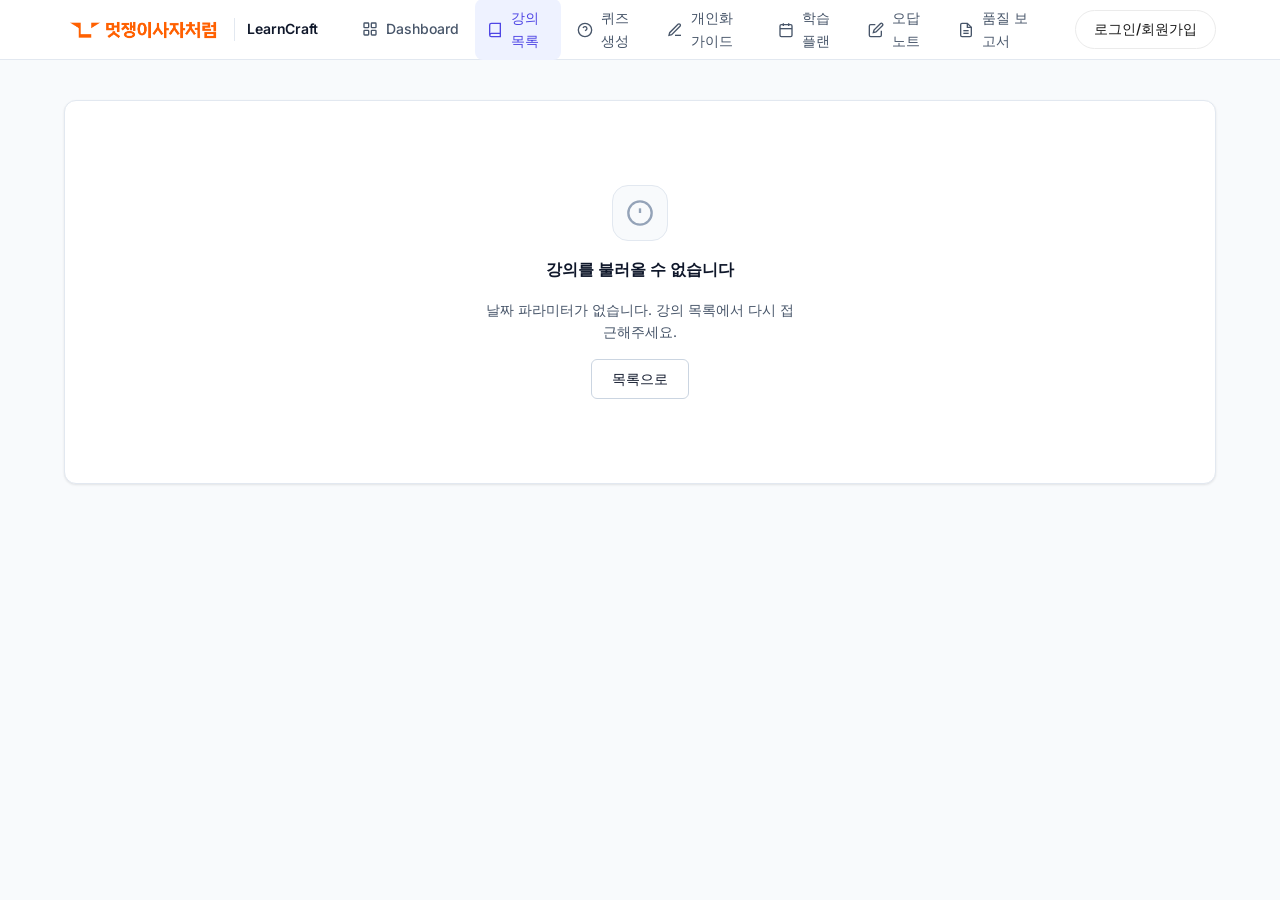
==== commit 1cb5d273: "merge: develop 최신 변경사항 반영 (auth, DB 기반 notes, study-plan, quiz 개선) - develop의 auth 시스템, DB 기반 /api/n" ====
--- a/app/lecture-detail.html
+++ b/app/lecture-detail.html
@@ -83,6 +83,10 @@
         <svg viewBox="0 0 24 24" fill="none" stroke="currentColor" stroke-width="2"><rect x="3" y="4" width="18" height="18" rx="2" ry="2"/><line x1="16" y1="2" x2="16" y2="6"/><line x1="8" y1="2" x2="8" y2="6"/><line x1="3" y1="10" x2="21" y2="10"/></svg>
         <span>학습 플랜</span>
       </a>
+      <a href="wrong-note.html" class="nav-link">
+        <svg viewBox="0 0 24 24" fill="none" stroke="currentColor" stroke-width="2"><path d="M11 4H4a2 2 0 0 0-2 2v14a2 2 0 0 0 2 2h14a2 2 0 0 0 2-2v-7"/><path d="M18.5 2.5a2.121 2.121 0 0 1 3 3L12 15l-4 1 1-4 9.5-9.5z"/></svg>
+        <span>오답 노트</span>
+      </a>
       <a href="quality-report.html" class="nav-link">
         <svg viewBox="0 0 24 24" fill="none" stroke="currentColor" stroke-width="2"><path d="M14 2H6a2 2 0 0 0-2 2v16a2 2 0 0 0 2 2h12a2 2 0 0 0 2-2V8z"/><polyline points="14 2 14 8 20 8"/><line x1="16" y1="13" x2="8" y2="13"/><line x1="16" y1="17" x2="8" y2="17"/></svg>
         <span>품질 보고서</span>
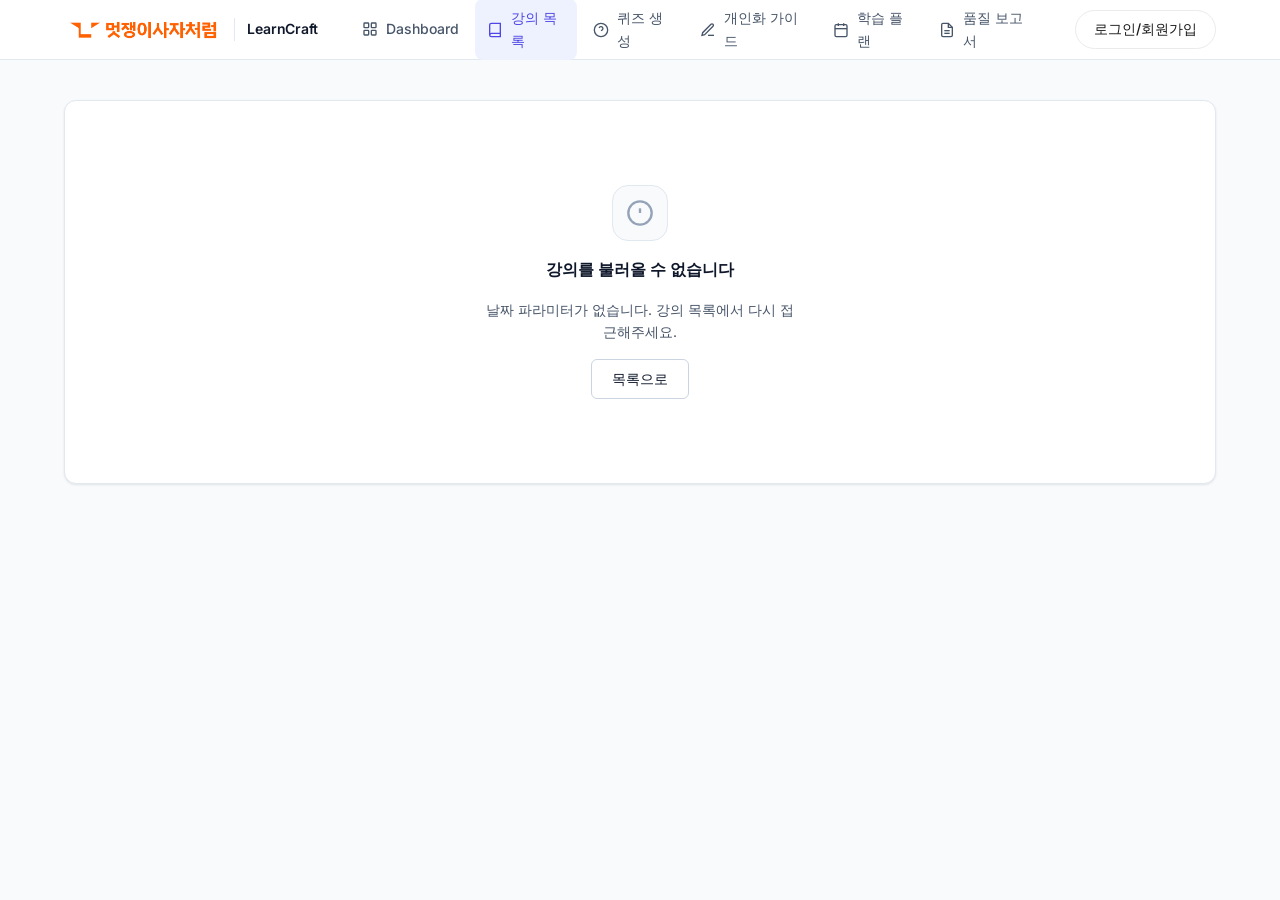
==== commit 2795cdcd: "Merge branch 'develop' into SCRUM-41-debugging-and-improve" ====
--- a/app/lecture-detail.html
+++ b/app/lecture-detail.html
@@ -83,10 +83,6 @@
         <svg viewBox="0 0 24 24" fill="none" stroke="currentColor" stroke-width="2"><rect x="3" y="4" width="18" height="18" rx="2" ry="2"/><line x1="16" y1="2" x2="16" y2="6"/><line x1="8" y1="2" x2="8" y2="6"/><line x1="3" y1="10" x2="21" y2="10"/></svg>
         <span>학습 플랜</span>
       </a>
-      <a href="wrong-note.html" class="nav-link">
-        <svg viewBox="0 0 24 24" fill="none" stroke="currentColor" stroke-width="2"><path d="M11 4H4a2 2 0 0 0-2 2v14a2 2 0 0 0 2 2h14a2 2 0 0 0 2-2v-7"/><path d="M18.5 2.5a2.121 2.121 0 0 1 3 3L12 15l-4 1 1-4 9.5-9.5z"/></svg>
-        <span>오답 노트</span>
-      </a>
       <a href="quality-report.html" class="nav-link">
         <svg viewBox="0 0 24 24" fill="none" stroke="currentColor" stroke-width="2"><path d="M14 2H6a2 2 0 0 0-2 2v16a2 2 0 0 0 2 2h12a2 2 0 0 0 2-2V8z"/><polyline points="14 2 14 8 20 8"/><line x1="16" y1="13" x2="8" y2="13"/><line x1="16" y1="17" x2="8" y2="17"/></svg>
         <span>품질 보고서</span>
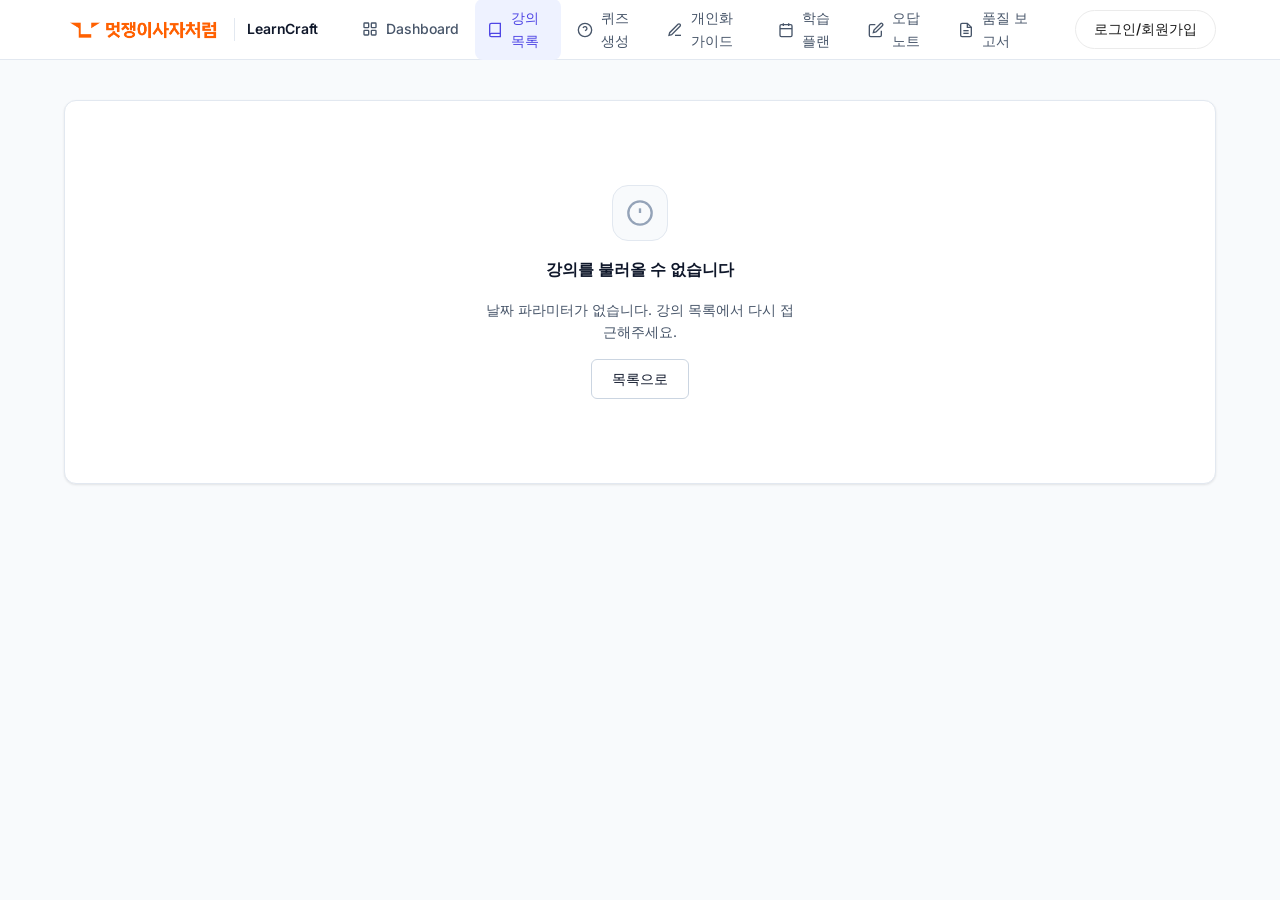
==== commit 4c653b07: "merge: stash pop 충돌 해결 - SCRUM-42 로컬 기능 + develop 최신화 통합 - quiz-review.html: isValidAnswer + saveWro" ====
--- a/app/lecture-detail.html
+++ b/app/lecture-detail.html
@@ -83,6 +83,10 @@
         <svg viewBox="0 0 24 24" fill="none" stroke="currentColor" stroke-width="2"><rect x="3" y="4" width="18" height="18" rx="2" ry="2"/><line x1="16" y1="2" x2="16" y2="6"/><line x1="8" y1="2" x2="8" y2="6"/><line x1="3" y1="10" x2="21" y2="10"/></svg>
         <span>학습 플랜</span>
       </a>
+      <a href="wrong-note.html" class="nav-link">
+        <svg viewBox="0 0 24 24" fill="none" stroke="currentColor" stroke-width="2"><path d="M11 4H4a2 2 0 0 0-2 2v14a2 2 0 0 0 2 2h14a2 2 0 0 0 2-2v-7"/><path d="M18.5 2.5a2.121 2.121 0 0 1 3 3L12 15l-4 1 1-4 9.5-9.5z"/></svg>
+        <span>오답 노트</span>
+      </a>
       <a href="quality-report.html" class="nav-link">
         <svg viewBox="0 0 24 24" fill="none" stroke="currentColor" stroke-width="2"><path d="M14 2H6a2 2 0 0 0-2 2v16a2 2 0 0 0 2 2h12a2 2 0 0 0 2-2V8z"/><polyline points="14 2 14 8 20 8"/><line x1="16" y1="13" x2="8" y2="13"/><line x1="16" y1="17" x2="8" y2="17"/></svg>
         <span>품질 보고서</span>
@@ -250,8 +254,8 @@
   </div>
 </main>
 
+<script src="config.js"></script>
 <script>
-  const API = 'http://localhost:8000';
   const params = new URLSearchParams(location.search);
   const date = params.get('date');
 
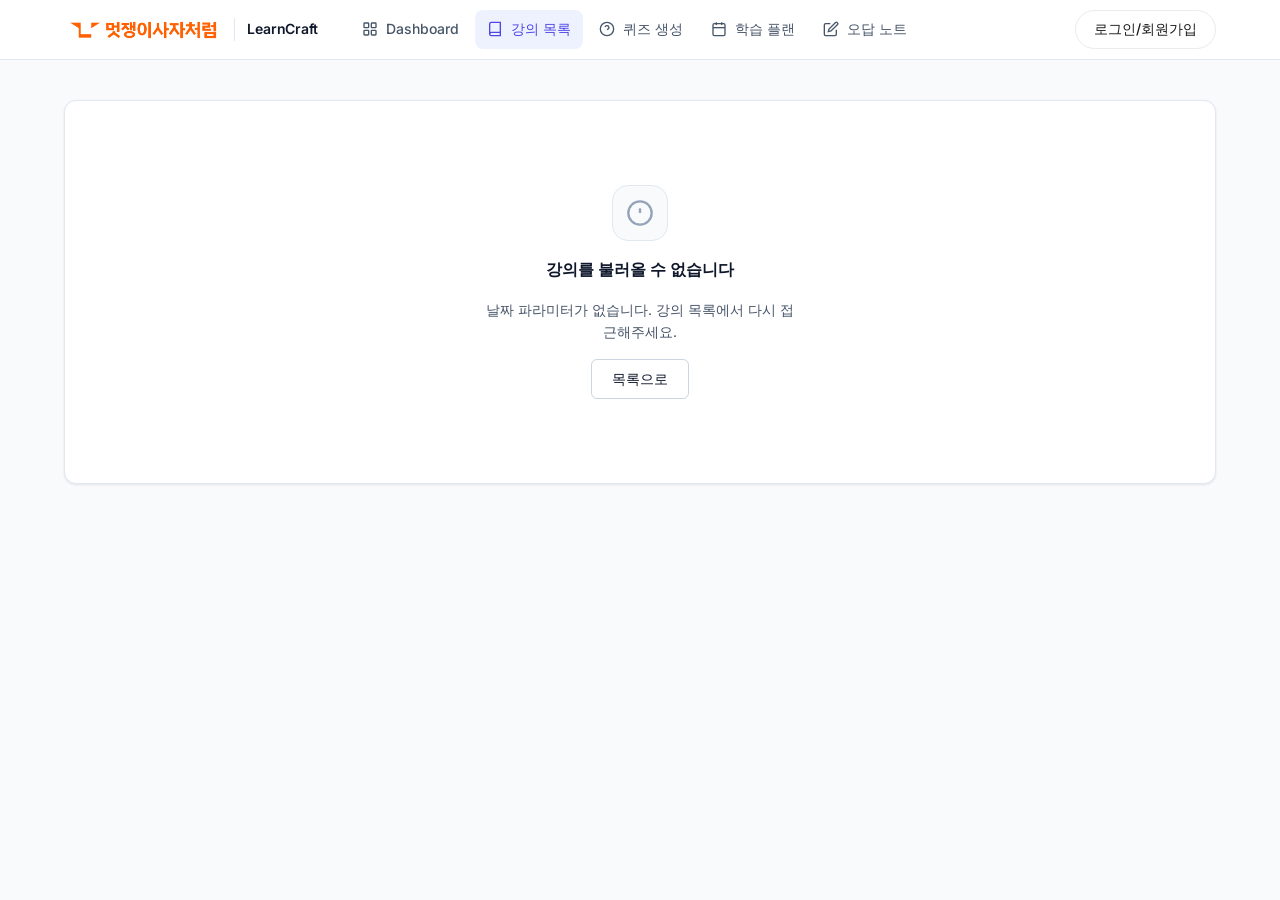
==== commit d068480c: "fix: navigator change to 5" ====
--- a/app/lecture-detail.html
+++ b/app/lecture-detail.html
@@ -8,26 +8,51 @@
   <link rel="stylesheet" href="styles/layout.css" />
   <link rel="stylesheet" href="styles/components.css" />
   <style>
+    /* 핵심 개념 목록 */
+    .key-concepts-list { list-style: none; padding: 0; margin: var(--space-3) 0 0; display: flex; flex-wrap: wrap; gap: var(--space-2); }
+    .key-concepts-list li {
+      background: var(--color-primary-light, #EEF2FF);
+      color: var(--color-primary);
+      border-radius: var(--radius-full);
+      padding: 4px 14px;
+      font-size: var(--text-sm); font-weight: 600;
+    }
+
+    /* 개념 설명 카드 */
     .concept-grid {
-      display: grid;
-      grid-template-columns: repeat(auto-fill, minmax(220px, 1fr));
-      gap: var(--space-4);
+      display: flex; flex-direction: column; gap: var(--space-4);
       margin-top: var(--space-4);
     }
     .concept-card {
-      padding: var(--space-4);
+      padding: var(--space-5);
       border: 1px solid var(--color-border);
       border-radius: var(--radius-md);
       background: var(--color-surface);
     }
     .concept-term {
-      font-size: var(--text-sm); font-weight: 700;
+      font-size: var(--text-base); font-weight: 700;
       color: var(--color-primary);
-      margin-bottom: var(--space-2);
-    }
-    .concept-desc { font-size: var(--text-sm); color: var(--color-text-secondary); line-height: 1.6; }
-
-    .review-list { list-style: none; padding: 0; margin: var(--space-4) 0 0; }
+      margin-bottom: var(--space-3);
+    }
+    .concept-desc { font-size: var(--text-sm); color: var(--color-text-secondary); line-height: 1.7; margin-bottom: var(--space-3); }
+    .concept-example-label { font-size: var(--text-xs); font-weight: 600; color: var(--color-text-muted); margin-bottom: var(--space-1); }
+    .concept-code {
+      background: #1e1e2e;
+      border-radius: var(--radius-sm);
+      padding: var(--space-3) var(--space-4);
+      overflow-x: auto;
+      margin: 0;
+    }
+    .concept-code code {
+      color: #a6e3a1;
+      font-family: 'Courier New', Consolas, monospace;
+      font-size: 0.82rem;
+      white-space: pre;
+      line-height: 1.6;
+    }
+
+    /* 공통 리스트 */
+    .review-list { list-style: none; padding: 0; margin: var(--space-3) 0 0; }
     .review-list li {
       display: flex; align-items: flex-start; gap: var(--space-3);
       padding: var(--space-3) 0;
@@ -40,11 +65,15 @@
       background: var(--color-primary); flex-shrink: 0; margin-top: 7px;
     }
 
-    .summary-block {
-      font-size: var(--text-sm); line-height: 1.8;
-      color: var(--color-text-secondary);
-      white-space: pre-wrap;
-    }
+    /* 흔한 오해 */
+    .confusion-item {
+      padding: var(--space-3) 0;
+      border-bottom: 1px solid var(--color-border-light);
+      font-size: var(--text-sm); line-height: 1.6;
+    }
+    .confusion-item:last-child { border-bottom: none; }
+    .confusion-misconception { color: #B91C1C; margin-bottom: 4px; }
+    .confusion-correction { color: #15803D; }
 
     .loading-spinner {
       width: 36px; height: 36px;
@@ -75,10 +104,6 @@
         <svg viewBox="0 0 24 24" fill="none" stroke="currentColor" stroke-width="2"><circle cx="12" cy="12" r="10"/><path d="M9.09 9a3 3 0 0 1 5.83 1c0 2-3 3-3 3"/><line x1="12" y1="17" x2="12.01" y2="17"/></svg>
         <span>퀴즈 생성</span>
       </a>
-      <a href="personalized-guide.html" class="nav-link">
-        <svg viewBox="0 0 24 24" fill="none" stroke="currentColor" stroke-width="2"><path d="M12 20h9"/><path d="M16.5 3.5a2.121 2.121 0 0 1 3 3L7 19l-4 1 1-4L16.5 3.5z"/></svg>
-        <span>개인화 가이드</span>
-      </a>
       <a href="study-plan.html" class="nav-link">
         <svg viewBox="0 0 24 24" fill="none" stroke="currentColor" stroke-width="2"><rect x="3" y="4" width="18" height="18" rx="2" ry="2"/><line x1="16" y1="2" x2="16" y2="6"/><line x1="8" y1="2" x2="8" y2="6"/><line x1="3" y1="10" x2="21" y2="10"/></svg>
         <span>학습 플랜</span>
@@ -87,10 +112,6 @@
         <svg viewBox="0 0 24 24" fill="none" stroke="currentColor" stroke-width="2"><path d="M11 4H4a2 2 0 0 0-2 2v14a2 2 0 0 0 2 2h14a2 2 0 0 0 2-2v-7"/><path d="M18.5 2.5a2.121 2.121 0 0 1 3 3L12 15l-4 1 1-4 9.5-9.5z"/></svg>
         <span>오답 노트</span>
       </a>
-      <a href="quality-report.html" class="nav-link">
-        <svg viewBox="0 0 24 24" fill="none" stroke="currentColor" stroke-width="2"><path d="M14 2H6a2 2 0 0 0-2 2v16a2 2 0 0 0 2 2h12a2 2 0 0 0 2-2V8z"/><polyline points="14 2 14 8 20 8"/><line x1="16" y1="13" x2="8" y2="13"/><line x1="16" y1="17" x2="8" y2="17"/></svg>
-        <span>품질 보고서</span>
-      </a>
     </div>
     <div class="nav-actions">
       <a href="login.html" class="nav-btn-auth">로그인/회원가입</a>
@@ -217,34 +238,59 @@
         <div class="hidden" id="guideResult" style="margin-top:var(--space-6);">
           <div class="divider"></div>
 
+          <!-- 1. 핵심 개념 -->
           <div class="section">
             <div class="section-header">
               <div class="section-header-text">
-                <h2>핵심 개념</h2>
+                <h2>1. 핵심 개념</h2>
                 <p>이 강의의 핵심 개념들입니다.</p>
               </div>
             </div>
-            <div class="concept-grid" id="guideConceptGrid"></div>
-          </div>
-
+            <div class="card" style="padding:var(--space-4) var(--space-5);">
+              <ul class="key-concepts-list" id="guideKeyConceptsList"></ul>
+            </div>
+          </div>
+
+          <!-- 2. 개념 설명 -->
           <div class="section">
             <div class="section-header">
-              <div class="section-header-text"><h2>학습 요약</h2></div>
-            </div>
-            <div class="card" style="padding:var(--space-5);">
-              <div class="summary-block" id="guideSummary"></div>
-            </div>
-          </div>
-
+              <div class="section-header-text">
+                <h2>2. 개념 설명</h2>
+                <p>각 핵심 개념의 상세 설명과 예시입니다.</p>
+              </div>
+            </div>
+            <div class="concept-grid" id="guideConceptGrid"></div>
+          </div>
+
+          <!-- 3. 핵심 요약 -->
           <div class="section">
             <div class="section-header">
-              <div class="section-header-text"><h2>복습 포인트</h2></div>
+              <div class="section-header-text"><h2>3. 핵심 요약</h2></div>
             </div>
             <div class="card" style="padding:var(--space-4) var(--space-5);">
-              <ul class="review-list" id="guideReviewList"></ul>
-            </div>
-          </div>
-
+              <ul class="review-list" id="guideSummaryList"></ul>
+            </div>
+          </div>
+
+          <!-- 4. 흔한 오해 -->
+          <div class="section">
+            <div class="section-header">
+              <div class="section-header-text"><h2>4. 흔한 오해</h2></div>
+            </div>
+            <div class="card" style="padding:var(--space-4) var(--space-5);">
+              <div id="guideConfusionList"></div>
+            </div>
+          </div>
+
+          <!-- 5. 실용적 응용 -->
+          <div class="section">
+            <div class="section-header">
+              <div class="section-header-text"><h2>5. 실용적 응용</h2></div>
+            </div>
+            <div class="card" style="padding:var(--space-4) var(--space-5);">
+              <ul class="review-list" id="guideApplicationList"></ul>
+            </div>
+          </div>
 
         </div>
 
@@ -347,24 +393,47 @@
   function renderGuide(data) {
     document.getElementById('guideLoading').classList.add('hidden');
 
-    // 핵심 개념
-    const grid = document.getElementById('guideConceptGrid');
-    const concepts = data.key_concepts || [];
-    grid.innerHTML = concepts.map(c => `
-      <div class="concept-card">
+    // 1. 핵심 개념 (태그 목록)
+    const keyConcepts = data.key_concepts || [];
+    document.getElementById('guideKeyConceptsList').innerHTML = keyConcepts.map(c =>
+      `<li>${escHtml(typeof c === 'string' ? c : c.term || '')}</li>`
+    ).join('') || '<li>개념 데이터가 없습니다.</li>';
+
+    // 2. 개념 설명 (설명 + 코드 예시)
+    const explanations = data.concept_explanations || data.key_concepts || [];
+    document.getElementById('guideConceptGrid').innerHTML = explanations.map(c => {
+      if (typeof c === 'string') return '';
+      const exampleHtml = c.example
+        ? `<div class="concept-example-label">예시:</div>
+           <pre class="concept-code"><code>${escHtml(c.example)}</code></pre>`
+        : '';
+      return `<div class="concept-card">
         <div class="concept-term">${escHtml(c.term || '')}</div>
         <div class="concept-desc">${escHtml(c.description || '')}</div>
-      </div>
-    `).join('') || '<p class="text-sm text-secondary">개념 데이터가 없습니다.</p>';
-
-    // 요약
-    document.getElementById('guideSummary').textContent = data.summary || '';
-
-    // 복습 포인트
-    const points = data.review_points || [];
-    document.getElementById('guideReviewList').innerHTML = points.map(p =>
+        ${exampleHtml}
+      </div>`;
+    }).join('') || '<p class="text-sm text-secondary">개념 설명이 없습니다.</p>';
+
+    // 3. 핵심 요약
+    const summary = data.key_summary || data.review_points || [];
+    document.getElementById('guideSummaryList').innerHTML = summary.map(p =>
       `<li>${escHtml(p)}</li>`
-    ).join('') || '<li>복습 포인트가 없습니다.</li>';
+    ).join('') || '<li>요약 데이터가 없습니다.</li>';
+
+    // 4. 흔한 오해
+    const confusions = data.common_confusions || [];
+    document.getElementById('guideConfusionList').innerHTML = confusions.map(c =>
+      `<div class="confusion-item">
+        <div class="confusion-misconception">❌ [오해]: ${escHtml(c.misconception || '')}</div>
+        <div class="confusion-correction">✅ [올바른 이해]: ${escHtml(c.correction || '')}</div>
+      </div>`
+    ).join('') || '<p class="text-sm text-secondary">데이터가 없습니다.</p>';
+
+    // 5. 실용적 응용
+    const applications = data.practical_applications || [];
+    document.getElementById('guideApplicationList').innerHTML = applications.map(a =>
+      `<li>${escHtml(a)}</li>`
+    ).join('') || '<li>데이터가 없습니다.</li>';
 
     document.getElementById('guideResult').classList.remove('hidden');
     document.getElementById('guideResult').scrollIntoView({ behavior: 'smooth', block: 'start' });
